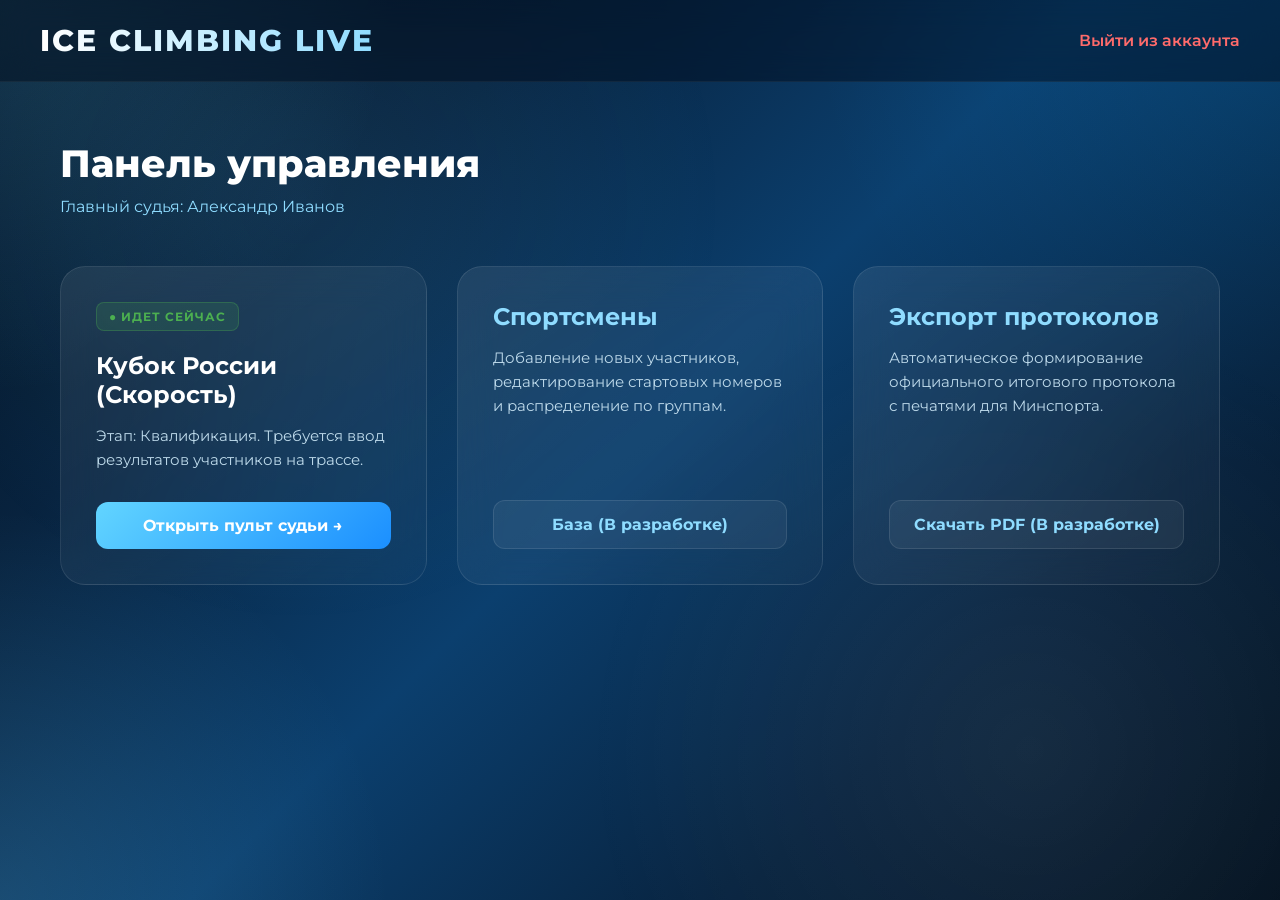
==== dashboard.html @ 3df40067 "Создал личный кабинет организатора dashboard.html" ====
<!DOCTYPE html>
<html lang="ru">
<head>
<meta charset="UTF-8">
<meta name="viewport" content="width=device-width, initial-scale=1.0">
<title>Личный кабинет | Ice Climbing Live</title>
<link href="https://fonts.googleapis.com/css2?family=Montserrat:wght@300;400;500;600;700;800&display=swap" rel="stylesheet">
<link rel="stylesheet" href="style.css">
<style>
    .dashboard-container {
        padding: 140px 20px 50px;
        max-width: 1200px;
        margin: 0 auto;
        min-height: 100vh;
    }
    .welcome-block {
        margin-bottom: 50px;
    }
    .welcome-block h1 {
        font-size: 38px;
        font-weight: 800;
        color: white;
        margin-bottom: 10px;
    }
    .welcome-block p {
        color: #8fdcff;
        font-size: 16px;
    }
    
    .dashboard-grid {
        display: grid;
        grid-template-columns: repeat(auto-fit, minmax(320px, 1fr));
        gap: 30px;
    }
    
    .dash-card {
        background: linear-gradient(145deg, rgba(255,255,255,0.08), rgba(255,255,255,0.02));
        backdrop-filter: blur(20px);
        border: 1px solid rgba(255,255,255,0.1);
        border-radius: 25px;
        padding: 35px;
        display: flex;
        flex-direction: column;
        transition: 0.3s;
    }
    .dash-card:hover {
        transform: translateY(-5px);
        box-shadow: 0 15px 40px rgba(0,0,0,0.3);
        border-color: rgba(98, 213, 255, 0.3);
    }
    
    .status-badge {
        display: inline-block;
        align-self: flex-start;
        padding: 6px 12px;
        background: rgba(76, 175, 80, 0.15);
        color: #4caf50;
        border: 1px solid rgba(76, 175, 80, 0.3);
        border-radius: 8px;
        font-size: 12px;
        font-weight: 700;
        margin-bottom: 20px;
        text-transform: uppercase;
        letter-spacing: 1px;
    }
    
    .dash-card h3 {
        font-size: 24px;
        color: white;
        margin-bottom: 15px;
    }
    .dash-card p {
        color: #bdd9ea;
        font-size: 15px;
        line-height: 1.6;
        margin-bottom: 30px;
        flex-grow: 1;
    }
    
    .dash-btn {
        text-align: center;
        padding: 14px 20px;
        border-radius: 12px;
        text-decoration: none;
        font-weight: 700;
        transition: 0.3s;
    }
    .btn-primary {
        background: linear-gradient(135deg, #62d5ff, #1b8fff);
        color: white;
    }
    .btn-primary:hover {
        box-shadow: 0 8px 20px rgba(0, 170, 255, 0.3);
    }
    .btn-secondary {
        background: rgba(255,255,255,0.05);
        border: 1px solid rgba(255,255,255,0.1);
        color: #8fdcff;
    }
    .btn-secondary:hover {
        background: rgba(255,255,255,0.1);
        color: white;
    }
</style>
</head>
<body>

<header>
    <div class="logo">ICE CLIMBING LIVE</div>
    <nav>
        <a href="index.html" style="color: #ff6b6b; font-weight: 600;">Выйти из аккаунта</a>
    </nav>
</header>

<div class="dashboard-container">
    <div class="welcome-block">
        <h1>Панель управления</h1>
        <p>Главный судья: Александр Иванов</p>
    </div>

    <div class="dashboard-grid">
        
        <!-- Карточка активного соревнования -->
        <div class="dash-card">
            <span class="status-badge">● Идет сейчас</span>
            <h3>Кубок России (Скорость)</h3>
            <p>Этап: Квалификация. Требуется ввод результатов участников на трассе.</p>
            <a href="judge.html" class="dash-btn btn-primary">Открыть пульт судьи →</a>
        </div>

        <!-- Заглушка для управления спортсменами -->
        <div class="dash-card">
            <h3 style="color: #8fdcff;">Спортсмены</h3>
            <p>Добавление новых участников, редактирование стартовых номеров и распределение по группам.</p>
            <a href="#" class="dash-btn btn-secondary">База (В разработке)</a>
        </div>

        <!-- Заглушка для экспорта протоколов -->
        <div class="dash-card">
            <h3 style="color: #8fdcff;">Экспорт протоколов</h3>
            <p>Автоматическое формирование официального итогового протокола с печатями для Минспорта.</p>
            <a href="#" class="dash-btn btn-secondary">Скачать PDF (В разработке)</a>
        </div>

    </div>
</div>

</body>
</html>
---- style.css ----
*{

    box-sizing:border-box;
}

*{
    margin:0;
    padding:0;
    box-sizing:border-box;
}

html{
    scroll-behavior:smooth;
}

body{
    font-family:'Montserrat',sans-serif;
    color:white;
    overflow-x:hidden;
    background:
    radial-gradient(circle at top left,#58c6ff33,transparent 25%),
    radial-gradient(circle at top right,#00a2ff22,transparent 30%),
    radial-gradient(circle at bottom left,#80dfff22,transparent 25%),
    linear-gradient(
        135deg,
        #03111f 0%,
        #08233f 25%,
        #0b3f6e 50%,
        #08233f 75%,
        #03111f 100%
    );

    background-attachment:fixed;
}

/* ===== GLOBAL LIGHT EFFECT ===== */

body::before{
    content:'';
    position:fixed;
    width:1200px;
    height:1200px;
    background:radial-gradient(circle,#69d2ff18,transparent 50%);
    top:-400px;
    left:-300px;
    z-index:-1;
}

body::after{
    content:'';
    position:fixed;
    width:900px;
    height:900px;
    background:radial-gradient(circle,#ffffff10,transparent 70%);
    bottom:-300px;
    right:-200px;
    z-index:-1;
}

/* ===== HEADER ===== */

header{

    position:fixed;

    top:0;
    left:0;

    width:100%;

    padding:22px 40px;

    display:flex;

    justify-content:space-between;

    align-items:center;

    z-index:1000;

    background:
    rgba(0,10,25,0.45);

    backdrop-filter:blur(16px);

    border-bottom:
    1px solid rgba(255,255,255,0.05);
}

.burger{

    display:none;

    font-size:34px;

    color:white;

    cursor:pointer;

    z-index:1001;
}

.logo{
    font-size:30px;
    font-weight:800;
    letter-spacing:2px;

    background:linear-gradient(to right,#ffffff,#8fdcff);
    -webkit-background-clip:text;
    -webkit-text-fill-color:transparent;
}

nav{

    display:flex;

    align-items:center;

    gap:35px;
}

nav a{
    text-decoration:none;
    color:#dcefff;
    font-weight:600;
    position:relative;
    transition:0.3s;
}

nav a::after{
    content:'';
    position:absolute;
    left:0;
    bottom:-8px;
    width:0%;
    height:2px;

    background:#66d9ff;
    transition:0.3s;
}

nav a:hover{
    color:white;
}

nav a:hover::after{
    width:100%;
}

/* ===== HERO ===== */

/* ===== PAGE BACKGROUNDS ===== */

.hero-home{

    position:relative;

    min-height:100vh;

    display:flex;
    align-items:center;
    justify-content:center;

    padding:
    190px 20px 90px;

    overflow:hidden;

    background:

    linear-gradient(
        rgba(2,12,22,0.72),
        rgba(2,12,22,0.82)
    ),

    url('https://external-content.duckduckgo.com/iu/?u=https%3A%2F%2Fphotosota.club%2Fuploads%2Fposts%2F2023-03%2F1678134579_photosota-club-p-alpinist-na-gore-11.jpg&f=1&nofb=1&ipt=db5f35011145b8525c3139421b4faa8497fb32911a371de240123125b1dba8be');

    background-size:cover;
    background-position:center;
}

.hero-world{

    position:relative;

    min-height:100vh;

    display:flex;
    align-items:center;
    justify-content:center;

    padding:
    190px 20px 90px;

    overflow:hidden;

    background:

    linear-gradient(
        rgba(2,12,22,0.72),
        rgba(2,12,22,0.82)
    ),

    url('https://sun9-28.userapi.com/s/v1/ig2/jETONwzjsIDNkGrkYGVD2BKuAWA96y1UW8xRgdcENwQ7JilsvGPtJiTZ7kHipQEhUZbvuNoUNIJox-lAFGIwXfss.jpg?quality=95&as=32x32,48x48,72x72,108x108,160x160,240x240,360x360,480x480,540x540,640x640&from=bu&u=deb_dwDTvVxf-oPHpJg5VqYq7S-Zw6oovEgssHkDCds&cs=640x0');

    background-size:cover;
    background-position:center;
}

.hero-russia{

    position:relative;

    min-height:100vh;

    display:flex;
    align-items:center;
    justify-content:center;

    padding:
    190px 20px 90px;

    overflow:hidden;

    background:

    linear-gradient(
        rgba(2,12,22,0.72),
        rgba(2,12,22,0.82)
    ),

    url('https://images.unsplash.com/photo-1522163182402-834f871fd851?q=80&w=1800&auto=format&fit=crop');

    background-size:cover;
    background-position:center;
}

.hero-documents{

    position:relative;

    min-height:100vh;

    display:flex;
    align-items:center;
    justify-content:center;

    padding:
    190px 20px 90px;

    overflow:hidden;

    background:

    linear-gradient(
        rgba(2,12,22,0.72),
        rgba(2,12,22,0.82)
    ),

    url('https://images.unsplash.com/photo-1522163182402-834f871fd851?q=80&w=1800&auto=format&fit=crop');

    background-size:cover;
    background-position:center;
}

.hero-other{

    position:relative;

    min-height:100vh;

    display:flex;
    align-items:center;
    justify-content:center;

    padding:
    190px 20px 90px;

    overflow:hidden;

    background:

    linear-gradient(
        rgba(2,12,22,0.72),
        rgba(2,12,22,0.82)
    ),

    url('https://images.unsplash.com/photo-1522163182402-834f871fd851?q=80&w=1800&auto=format&fit=crop');

    background-size:cover;
    background-position:center;
}

.hero-history{

    position:relative;

    min-height:100vh;

    display:flex;
    align-items:center;
    justify-content:center;

    padding:
    190px 20px 90px;

    overflow:hidden;

    background:

    linear-gradient(
        rgba(2,12,22,0.72),
        rgba(2,12,22,0.82)
    ),

    url('https://images.unsplash.com/photo-1522163182402-834f871fd851?q=80&w=1800&auto=format&fit=crop');

    background-size:cover;
    background-position:center;
}

.hero-disciplines{

    position:relative;

    min-height:100vh;

    display:flex;
    align-items:center;
    justify-content:center;

    padding:
    190px 20px 90px;

    overflow:hidden;

    background:

    linear-gradient(
        rgba(2,12,22,0.72),
        rgba(2,12,22,0.82)
    ),

    url('https://images.unsplash.com/photo-1522163182402-834f871fd851?q=80&w=1800&auto=format&fit=crop');

    background-size:cover;
    background-position:center;
}

/* OVERLAY */

.hero-overlay{

    position:absolute;
    inset:0;

    background:

    radial-gradient(
        circle at top right,
        rgba(80,190,255,0.18),
        transparent 30%
    ),

    radial-gradient(
        circle at bottom left,
        rgba(255,255,255,0.06),
        transparent 30%
    );
}

/* CONTENT */

.hero-content{

    position:relative;
    z-index:2;

    width:100%;
    max-width:1400px;

    display:grid;

    grid-template-columns:
    1.2fr 0.8fr;

    align-items:center;

    gap:60px;
}

.hero-content > *{
    min-width:0;
}

/* LEFT SIDE */

.hero-left{

    max-width:760px;

    min-width:0;
}

.hero h1{

    font-size:78px;
    line-height:0.92;

    font-weight:900;

    margin-bottom:35px;

    letter-spacing:2px;

    color:white;

    text-shadow:
    0 0 30px rgba(120,220,255,0.18);
}

.hero p{

    font-size:22px;
    line-height:1.8;

    color:#d5ebff;

    margin-bottom:45px;

    max-width:700px;
}

/* BUTTONS */

.hero-buttons{

    display:flex;
    gap:20px;
    flex-wrap:wrap;
}

.hero-buttons a{

    width:100%;

    padding:18px 24px;

    border-radius:60px;

    font-size:18px;
    font-weight:700;

    color:white;
    text-decoration:none;

    transition:0.4s;

    display:flex;

    align-items:center;
    justify-content:center;

    text-align:center;
}

/* MAIN BUTTON */

.hero-buttons a:first-child{

    background:
    linear-gradient(
        135deg,
        #62d5ff,
        #1b8fff
    );

    box-shadow:
    0 0 30px rgba(0,170,255,0.35),
    inset 0 0 20px rgba(255,255,255,0.25);
}

.hero-buttons a:first-child:hover{

    transform:
    translateY(-5px)
    scale(1.03);

    box-shadow:
    0 0 45px rgba(0,180,255,0.55),
    inset 0 0 25px rgba(255,255,255,0.3);
}

/* SECOND BUTTON */

.hero-buttons a:last-child{

    background:
    rgba(255,255,255,0.08);

    border:
    1px solid rgba(255,255,255,0.14);

    backdrop-filter:blur(12px);
}

.hero-buttons a:last-child:hover{

    background:
    rgba(255,255,255,0.14);

    transform:
    translateY(-5px);
}

/* HERO CARD */

.hero-card{

    width:100%;

    max-width:360px;
    
    min-width:0;

    padding:35px;

    border-radius:35px;

    background:
    linear-gradient(
        145deg,
        rgba(255,255,255,0.14),
        rgba(255,255,255,0.05)
    );

    backdrop-filter:blur(22px);

    border:
    1px solid rgba(255,255,255,0.1);

    box-shadow:
    0 20px 60px rgba(0,0,0,0.35);

    position:relative;

    overflow:hidden;

}

.hero-card::before{

    content:'';

    position:absolute;

    width:220px;
    height:220px;

    background:
    radial-gradient(circle,#7fdcff22,transparent 70%);

    top:-80px;
    right:-80px;
}

.hero-card-label{

    color:#8fdcff;

    font-size:14px;
    text-transform:uppercase;

    letter-spacing:2px;

    margin-bottom:20px;
}

.hero-card h3{

    font-size:36px;

    margin-bottom:18px;

    color:white;
}

.hero-card p{

    margin-bottom:25px;

    color:#cfe7ff;
}

.hero-card-line{

    width:100%;
    height:1px;

    background:
    rgba(255,255,255,0.1);

    margin-bottom:20px;
}

.hero-card span{

    color:#8fdcff;
}

/* SCROLL INDICATOR */

.scroll-indicator{

    position:absolute;

    bottom:30px;
    left:50%;

    transform:translateX(-50%);

    font-size:32px;

    color:#b8e8ff;

    animation:
    floatArrow 2s infinite;
}

@keyframes floatArrow{

    0%{
        transform:translateX(-50%) translateY(0);
    }

    50%{
        transform:translateX(-50%) translateY(10px);
    }

    100%{
        transform:translateX(-50%) translateY(0);
    }

}

/* ===== SECTION ===== */

section{
    padding:120px 80px;
    position:relative;
}

.section-title{

    text-align:center;

    font-size:54px;
    margin-bottom:70px;

    font-weight:800;

    background:
    linear-gradient(to right,#ffffff,#9de2ff);

    -webkit-background-clip:text;
    -webkit-text-fill-color:transparent;
}

/* ===== CARDS ===== */

.cards{

    display:grid;

    grid-template-columns:
    repeat(auto-fit,minmax(300px,1fr));

    gap:35px;
}

.card{

    position:relative;

    padding:35px;

    width:100%;

    display:flex;

    flex-direction:column;

    justify-content:space-between;

    min-width:0;

    border-radius:35px;

    background:
    linear-gradient(
        145deg,
        rgba(255,255,255,0.12),
        rgba(255,255,255,0.04)
    );

    backdrop-filter:blur(20px);

    border:
    1px solid rgba(255,255,255,0.12);

    overflow:hidden;

    transition:0.45s;

    box-shadow:
    0 10px 40px rgba(0,0,0,0.25);
}

/* ICE REFLECTION */

.card::before{
    content:'';

    position:absolute;

    width:220px;
    height:220px;

    background:
    radial-gradient(circle,#9fe7ff22,transparent 70%);

    top:-80px;
    right:-80px;
}

.card:hover{

    transform:
    translateY(-12px)
    rotateX(4deg);

    box-shadow:
    0 25px 50px rgba(0,0,0,0.35),
    0 0 35px rgba(80,200,255,0.18);
}

.card h3{

    font-size:28px;
    margin-bottom:20px;

    color:#dff6ff;
}

.card p{

    color:#bdd9ea;

    line-height:1.8;
}

/* ===== GALLERY ===== */

.gallery{

    display:grid;

    grid-template-columns:
    repeat(auto-fit,minmax(320px,1fr));

    gap:25px;
}

.gallery img{

    width:100%;
    height:320px;

    object-fit:cover;

    border-radius:30px;

    transition:0.5s;

    box-shadow:
    0 15px 40px rgba(0,0,0,0.3);
}

.gallery img:hover{

    transform:
    scale(1.03)
    rotate(-1deg);

    box-shadow:
    0 20px 60px rgba(0,140,255,0.35);
}

/* ===== CARD BUTTON ===== */

.card-btn{

    display:inline-block;

    margin-top:20px;

    align-self:flex-start;

    padding:14px 26px;

    border-radius:40px;

    text-decoration:none;

    color:white;

    font-weight:700;

    background:
    linear-gradient(
        135deg,
        #62d5ff,
        #1b8fff
    );

    transition:0.3s;
}

.card-btn:hover{

    transform:translateY(-3px);

    box-shadow:
    0 10px 25px rgba(0,170,255,0.35);
}

/* ===== FOOTER ===== */

footer{

    padding:70px 20px;

    text-align:center;

    color:#bdd9ea;

    border-top:
    1px solid rgba(255,255,255,0.08);

    background:
    rgba(255,255,255,0.03);

    backdrop-filter:blur(20px);
}

/* ===== REVEAL ANIMATIONS ===== */

.reveal{

    opacity:0;

    transform:
    translateY(80px);

    transition:
    opacity 1s ease,
    transform 1s ease;
}

.reveal.active{

    opacity:1;

    transform:
    translateY(0);
}

/* =========================
   MOBILE OPTIMIZATION
========================= */

@media(max-width: 992px){

    /* HERO */

    .hero{

        padding:
        140px 30px 100px;
    }

    .hero-content{

        grid-template-columns:1fr;

        gap:50px;
    }

    .hero-left{

        max-width:100%;
    }

    .hero p{

        font-size:20px;

        line-height:1.7;
    }

    .hero-card{

        width:100%;
        max-width:500px;
    }

}

/* =========================
   PHONE
========================= */

@media(max-width: 768px){

    /* NAVBAR */

    header{

        padding:
        18px 20px;
    }

    nav a{

        font-size:14px;
    }

    /* HERO */

    .hero{

        padding:
        190px 20px 90px;
    }

    .hero-content{

    width:100%;

    overflow:hidden;

    grid-template-columns:1fr;
    }

    .hero h1{

        font-size:clamp(34px, 11vw, 42px);

        line-height:0.95;

        

        word-break:break-word;
    }

    .hero p{

        font-size:17px;

        line-height:1.7;
    }

    /* BUTTONS */

    .hero-buttons{

        width:100%;

        flex-direction:column;

        align-items:stretch;
    }

    .hero-buttons a{

        width:100%;

        text-align:center;
    }

    /* CARD */

    .hero-card{

        width:100%;

        max-width:100%;

        padding:30px;

        border-radius:28px;
    }

    .hero-card h3{

        font-size:30px;
    }

    /* GENERAL SECTIONS */

    section{

        padding:
        90px 20px;
    }

    .section-title{

        font-size:42px;
    }

    /* CARDS */

    .cards{

        grid-template-columns:1fr;
    }

    .gallery{

        width:100%;

        overflow:hidden;
    }

    .card{

        padding:24px;
    }

    /* GALLERY */

    .gallery{

        grid-template-columns:1fr;
    }

    .gallery img{

        height:240px;
    }

        /* BURGER MENU */

    .burger{

        display:block;
    }

    nav{

        position:fixed;

        top:0;
        right:-100%;

        width:280px;
        height:100vh;

        background:
        rgba(5,15,30,0.96);

        backdrop-filter:blur(20px);

        display:flex;

        flex-direction:column;

        justify-content:center;
        align-items:center;

        gap:35px;

        transition:0.5s;

        z-index:1000;
    }

    nav.active{

        right:0;
    }

    nav a{

        font-size:22px;
    }

}

/* =========================
   SMALL PHONES
========================= */

@media(max-width: 480px){

    .hero h1{

        font-size:clamp(30px, 10vw, 38px);

        line-height:0.95;
    }

    .hero p{

        font-size:16px;
    }

    .hero-card{

        padding:24px;
    }

    .hero-card h3{

        font-size:26px;
    }

    .section-title{

        font-size:34px;
    }

}

body{

    overflow-x:hidden;
}

.timeline{

    position:relative;

    max-width:1000px;

    margin:0 auto;
}

.timeline::before{

    content:'';

    position:absolute;

    left:50%;

    top:0;

    width:4px;

    height:100%;

    background:
    rgba(120,220,255,0.3);

    transform:translateX(-50%);
}

.timeline-item{

    position:relative;

    width:50%;

    padding:40px;
}

.timeline-item:nth-child(odd){

    left:0;

    text-align:right;
}

.timeline-item:nth-child(even){

    left:50%;
}

.timeline-year{

    font-size:42px;

    font-weight:800;

    color:#7fdcff;

    margin-bottom:20px;
}

.timeline-content{

    padding:30px;

    border-radius:30px;

    background:
    linear-gradient(
        145deg,
        rgba(255,255,255,0.12),
        rgba(255,255,255,0.04)
    );

    backdrop-filter:blur(20px);

    border:
    1px solid rgba(255,255,255,0.1);
}

/* =========================
   DISCIPLINE BLOCKS
========================= */
.discipline-block {
    display: grid;
    grid-template-columns: 1fr 1fr;
    gap: 80px;
    align-items: center;
    margin-bottom: 120px;
}

/* Убираем отступ у последнего блока, чтобы не было дыры перед следующей секцией */
.discipline-block:last-child {
    margin-bottom: 0;
}

.discipline-text p {
    font-size: 18px;
    line-height: 1.8;
    color: #bdd9ea;
    margin-bottom: 25px;
}

.discipline-image img {
    width: 100%;
    height: 450px;
    object-fit: cover;
    border-radius: 35px;
    box-shadow: 0 20px 50px rgba(0,0,0,0.3);
    border: 1px solid rgba(255,255,255,0.1);
    transition: 0.5s;
}

.discipline-image img:hover {
    transform: scale(1.02);
    box-shadow: 0 25px 60px rgba(0, 170, 255, 0.2);
}

/* Адаптация новых блоков под планшеты и мобильные телефоны */
@media(max-width: 992px) {
    .discipline-block {
        grid-template-columns: 1fr;
        gap: 40px;
        margin-bottom: 80px;
    }
    
    /* Для шахматного порядка: на мобилках картинка всегда должна быть сверху текста */
    .discipline-block.reverse .discipline-image {
        order: -1; 
    }
}

/* background for news.html */
.hero-news {
    position: relative;
    min-height: 100vh;
    display: flex;
    align-items: center;
    justify-content: center;
    padding: 190px 20px 90px;
    overflow: hidden;
    background:
    linear-gradient(rgba(2,12,22,0.72), rgba(2,12,22,0.82)),
    url('https://images.unsplash.com/photo-1517841905240-472988babdf9?q=80&w=1800&auto=format&fit=crop');
    background-size: cover;
    background-position: center;
}
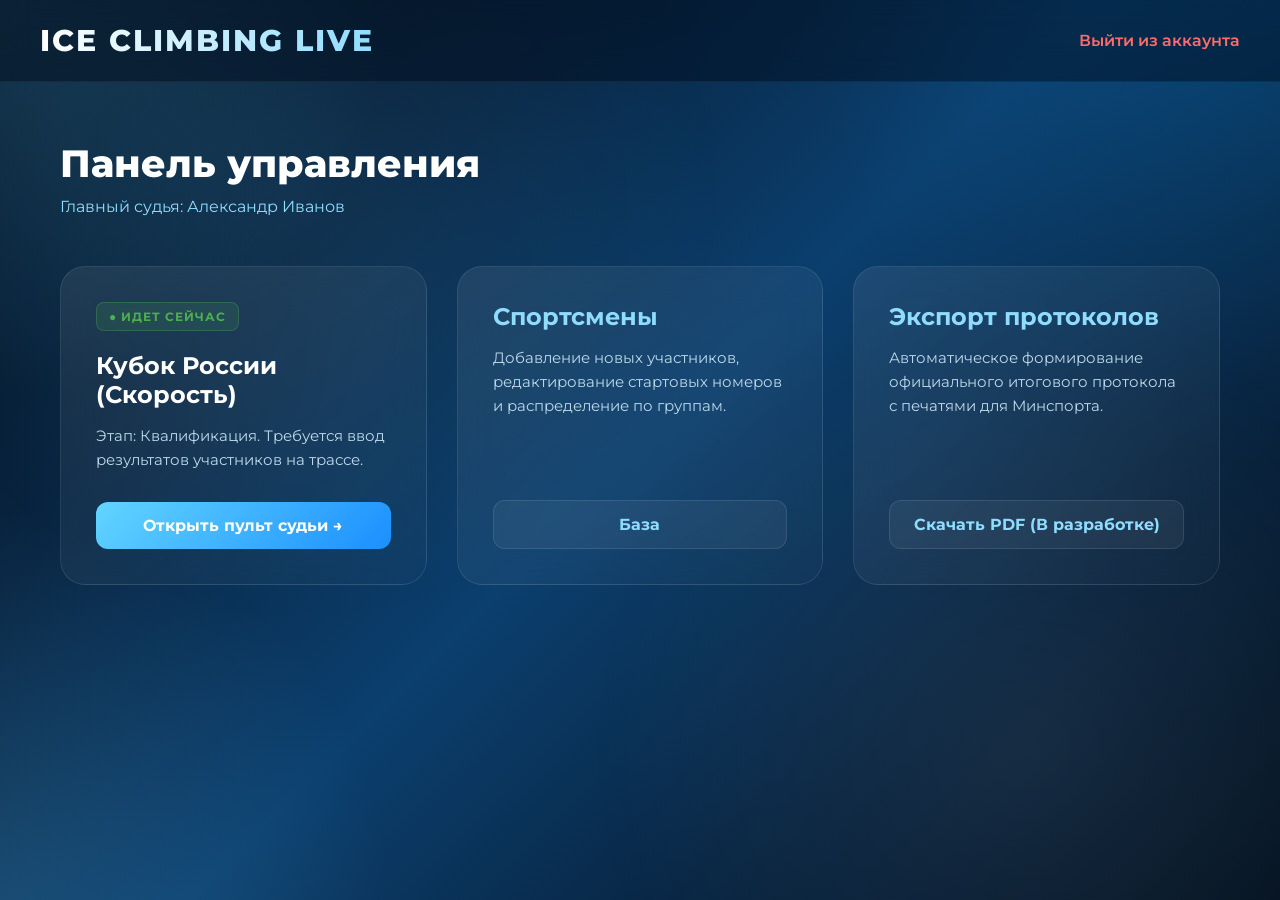
==== commit 9d2a816b: "мелкие исправления" ====
--- a/dashboard.html
+++ b/dashboard.html
@@ -132,7 +132,7 @@
         <div class="dash-card">
             <h3 style="color: #8fdcff;">Спортсмены</h3>
             <p>Добавление новых участников, редактирование стартовых номеров и распределение по группам.</p>
-            <a href="#" class="dash-btn btn-secondary">База (В разработке)</a>
+            <a href="manage.html" class="dash-btn btn-secondary">База</a>
         </div>
 
         <!-- Заглушка для экспорта протоколов -->
